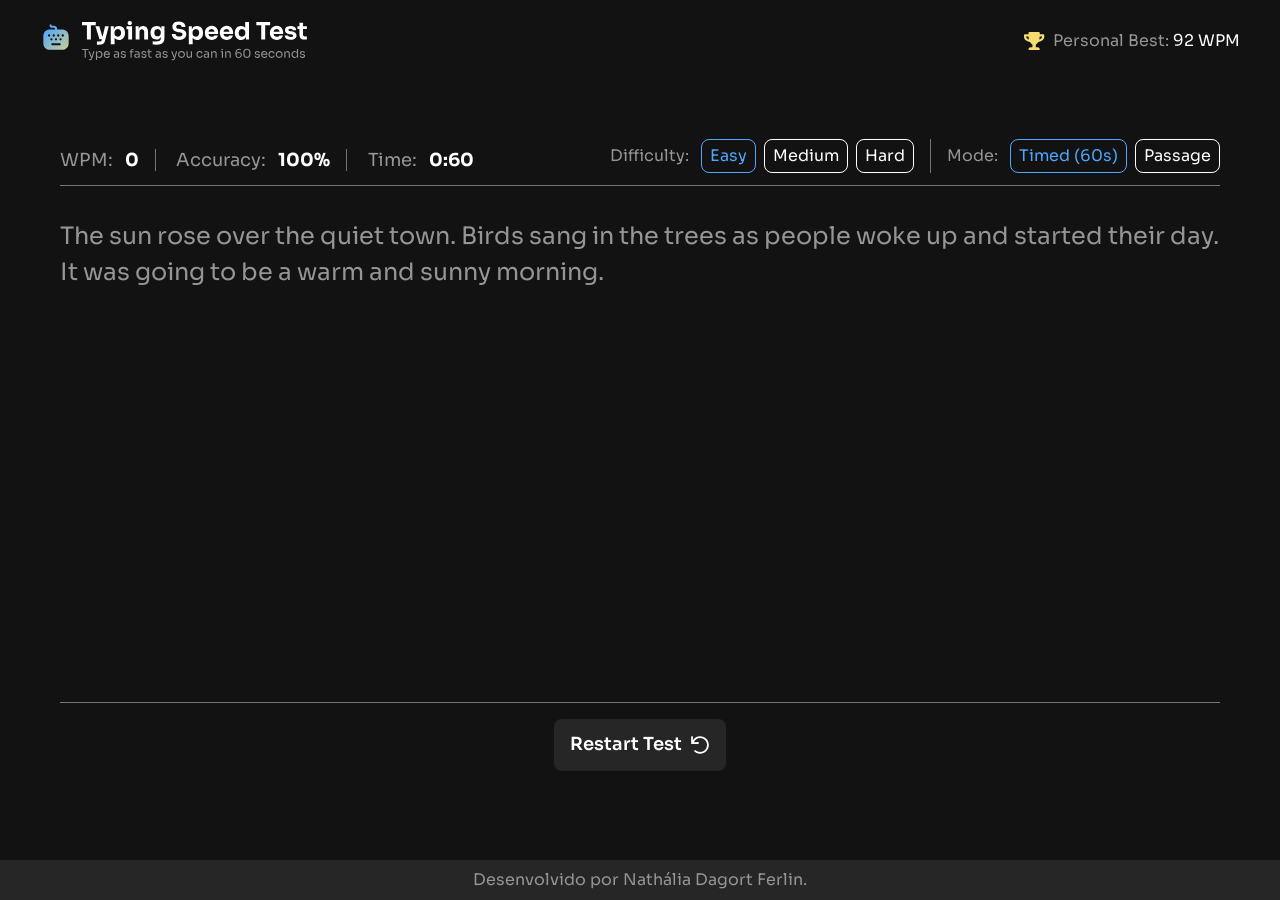
==== index.html @ 59cb5def "Páginas de resultado estruturadas e estilizadas" ====
<!DOCTYPE html>
<html lang="en">

<head>
  <meta charset="UTF-8">
  <meta name="viewport" content="width=device-width, initial-scale=1.0">

  <title>Typing Speed Test</title>
  <link rel="shortcut icon" href="./src/pictures/favicon-32x32.png" type="image/x-icon">

  <link rel="preload" href="./src/styles/main.css" as="style">
  <link rel="stylesheet" href="./src/styles/main.css">

  <script type="module" src="./src/scripts/main.js" defer></script>
</head>

<body id="home">
  <header class="header container">
    <div class="logo">
      <img src="./src/pictures/logo-large.svg" alt="Typing Speed Test" width="267" height="40">
    </div>
    <div class="best">
      <img src="./src/pictures/icon-personal-best.svg" width="21" height="18">
      <span class="regular s n1">Personal Best: <span class="regular s n0" id="best">92 WPM</span></span>
    </div>
  </header>
  <main class="container">
    <div class="home-top">
      <div class="stats separator">
        <span class="regular m n1">WPM: <span class="bold m n0" id="wpm">0</span></span>
        <span class="regular m n1">Accuracy: <span class="bold m n0" id="acc">100%</span></span>
        <span class="regular m n1">Time: <span class="bold m n0" id="time">0:60</span></span>
      </div>
      <div class="settings separator">
        <div class="difficulty">
          <span class="regular s n1">Difficulty:</span>
          <ul>
            <li class="regular s n0 active" id="easy" tabindex="0">Easy</li>
            <li class="regular s n0" id="medium" tabindex="0">Medium</li>
            <li class="regular s n0" id="hard" tabindex="0">Hard</li>
          </ul>
        </div>
        <div class="mode">
          <span class="regular s n1">Mode:</span>
          <ul>
            <li class="regular s n0 active" id="60s" tabindex="0">Timed (60s)</li>
            <li class="regular s n0" id="pass" tabindex="0">Passage</li>
          </ul>
        </div>
      </div>
    </div>
    <div class="main-home">
      <p class="regular l n1" id="text">The sun rose over the quiet town. Birds sang in the trees as people woke up and started their day. It was going to be a warm and sunny morning.</p>
      <div class="home-bottom">
        <span class="button-1 medium m n0" tabindex="0">Restart Test <img src="./src/pictures/icon-restart.svg"></span>
      </div>
      <div class="pending-content">
        <button class="button-3 medium m n0">Start Typing Test</button>
        <span class="medium m n0">Or click the text and start typing</span>
      </div>
    </div>
  </main>
  <footer class="footer">
    <span class="regular s n1">Desenvolvido por <a href="https://www.linkedin.com/in/nathalia-dagort-ferlin/">Nathália Dagort Ferlin</a>.</span>
  </footer>
</body>

</html>
---- src/styles/main.css ----
/* GLOBAL & UTILITIES */
@import url('./util/colors.css');
@import url('./util/typo.css');
@import url('./global/global.css');
@import url('./util/components.css');
@import url('./global/header.css');
@import url('./global/footer.css');

/* HOME */
@import url('./home/top.css');
@import url('./home/home.css');
---- src/styles/main.css ----
/* GLOBAL & UTILITIES */
@import url('./util/colors.css');
@import url('./util/typo.css');
@import url('./global/global.css');
@import url('./util/components.css');
@import url('./global/header.css');
@import url('./global/footer.css');

/* HOME */
@import url('./home/top.css');
@import url('./home/home.css');
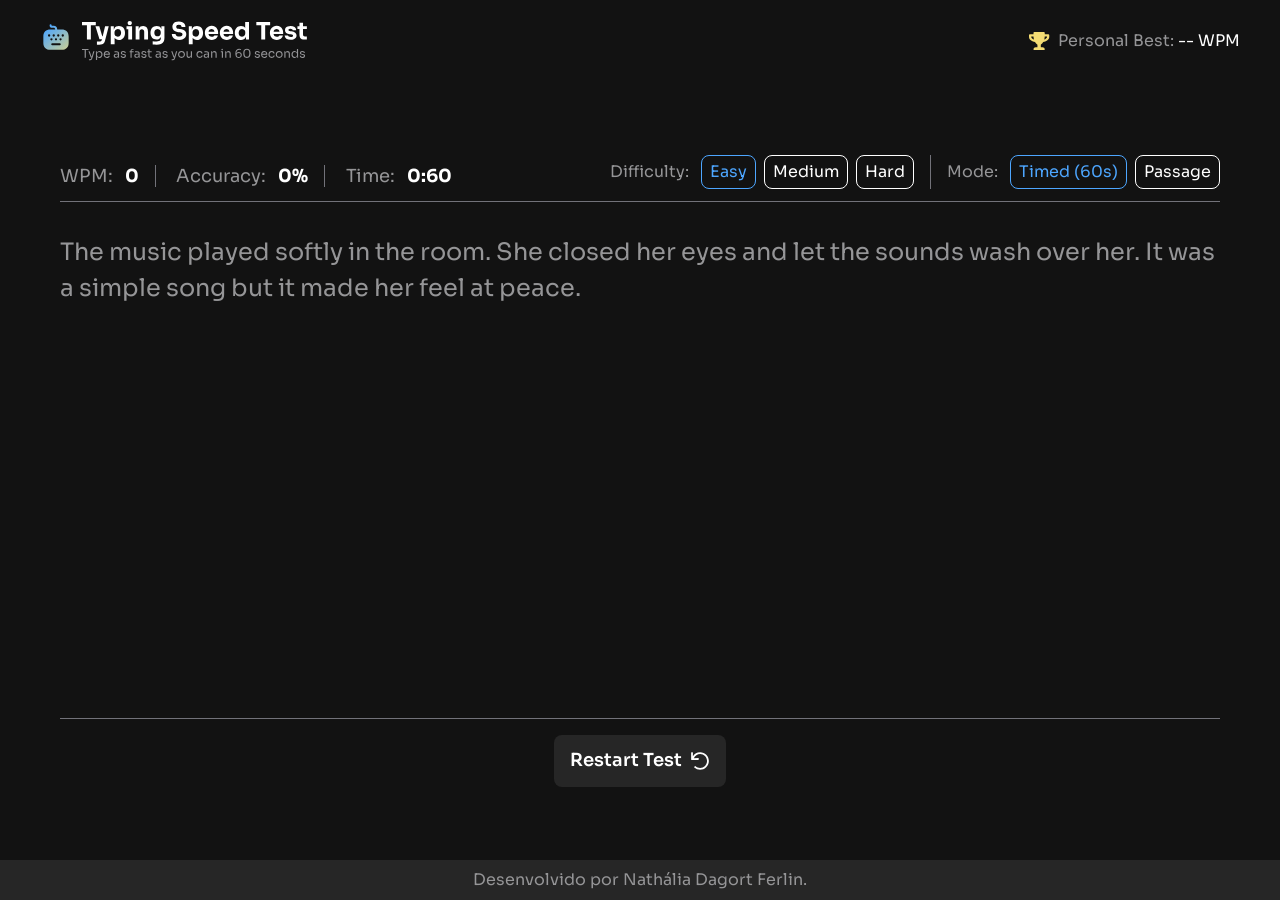
==== commit 06e7d9e7: "Script chageMain.js completo e initialLoad.js estruturado, carecendo de ajustes. Estrutura alterada " ====
--- a/index.html
+++ b/index.html
@@ -14,28 +14,28 @@
   <script type="module" src="./src/scripts/main.js" defer></script>
 </head>
 
-<body id="home">
+<body>
   <header class="header container">
     <div class="logo">
       <img src="./src/pictures/logo-large.svg" alt="Typing Speed Test" width="267" height="40">
     </div>
     <div class="best">
       <img src="./src/pictures/icon-personal-best.svg" width="21" height="18">
-      <span class="regular s n1">Personal Best: <span class="regular s n0" id="best">92 WPM</span></span>
+      <span class="regular s n1">Personal Best: <span class="regular s n0" id="best"></span></span>
     </div>
   </header>
   <main class="container">
     <div class="home-top">
       <div class="stats separator">
-        <span class="regular m n1">WPM: <span class="bold m n0" id="wpm">0</span></span>
-        <span class="regular m n1">Accuracy: <span class="bold m n0" id="acc">100%</span></span>
-        <span class="regular m n1">Time: <span class="bold m n0" id="time">0:60</span></span>
+        <span class="regular m n1">WPM: <span class="bold m n0" id="wpm"></span></span>
+        <span class="regular m n1">Accuracy: <span class="bold m n0" id="acc"></span></span>
+        <span class="regular m n1">Time: <span class="bold m n0" id="time"></span></span>
       </div>
       <div class="settings separator">
         <div class="difficulty">
           <span class="regular s n1">Difficulty:</span>
           <ul>
-            <li class="regular s n0 active" id="easy" tabindex="0">Easy</li>
+            <li class="regular s n0" id="easy" tabindex="0">Easy</li>
             <li class="regular s n0" id="medium" tabindex="0">Medium</li>
             <li class="regular s n0" id="hard" tabindex="0">Hard</li>
           </ul>
@@ -43,14 +43,14 @@
         <div class="mode">
           <span class="regular s n1">Mode:</span>
           <ul>
-            <li class="regular s n0 active" id="60s" tabindex="0">Timed (60s)</li>
+            <li class="regular s n0" id="60s" tabindex="0">Timed (60s)</li>
             <li class="regular s n0" id="pass" tabindex="0">Passage</li>
           </ul>
         </div>
       </div>
     </div>
-    <div class="main-home">
-      <p class="regular l n1" id="text">The sun rose over the quiet town. Birds sang in the trees as people woke up and started their day. It was going to be a warm and sunny morning.</p>
+    <div class="main-home pending@">
+      <p class="regular l n1" id="text"></p>
       <div class="home-bottom">
         <span class="button-1 medium m n0" tabindex="0">Restart Test <img src="./src/pictures/icon-restart.svg"></span>
       </div>
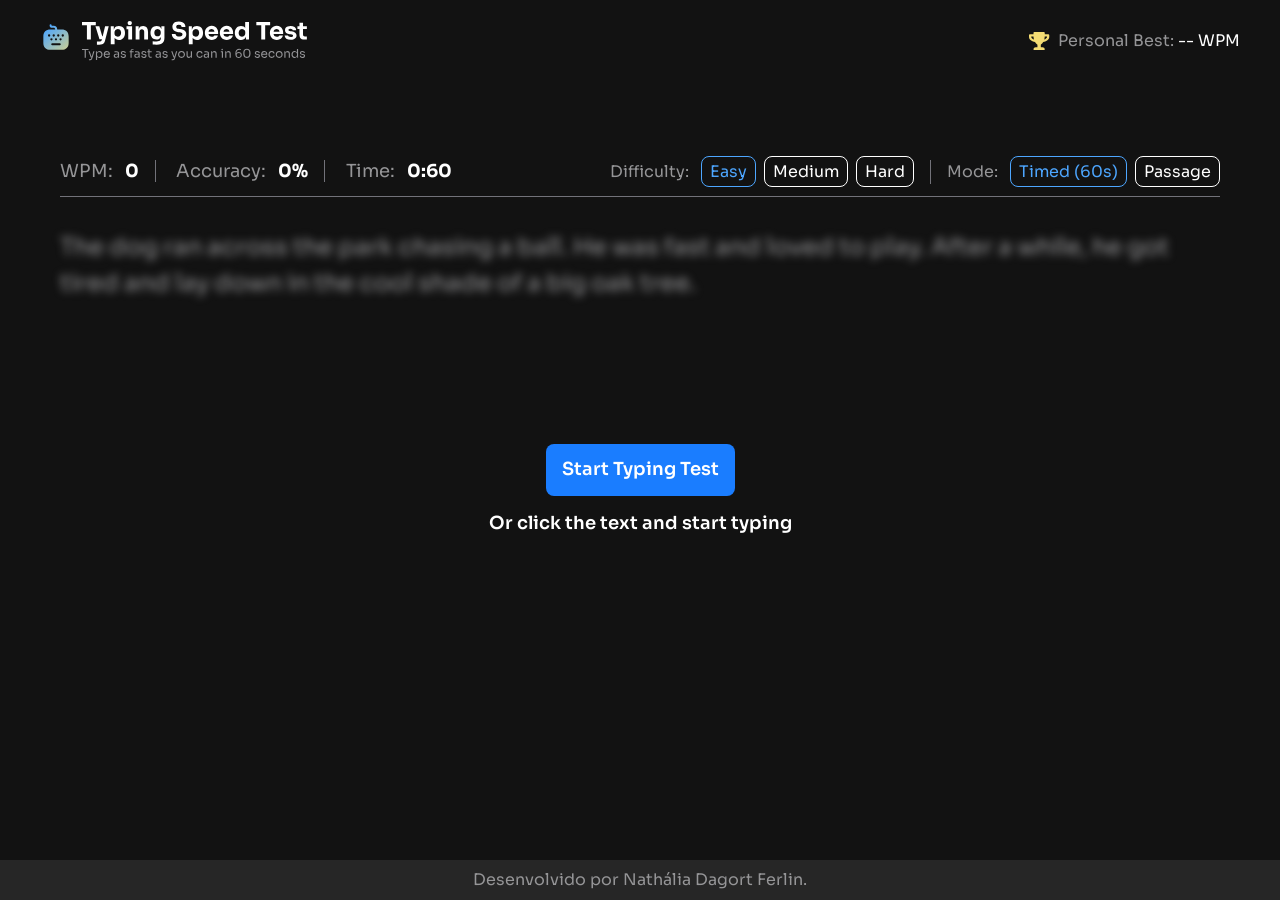
==== commit 7e0312c8: "Botões de configuração agora usam input type=radio." ====
--- a/index.html
+++ b/index.html
@@ -35,21 +35,36 @@
         <div class="difficulty">
           <span class="regular s n1">Difficulty:</span>
           <ul>
-            <li class="regular s n0" id="easy" tabindex="0">Easy</li>
-            <li class="regular s n0" id="medium" tabindex="0">Medium</li>
-            <li class="regular s n0" id="hard" tabindex="0">Hard</li>
+            <li>
+              <input type="radio" name="difficulty" id="easy">
+              <label for="easy" class="regular s n0">Easy</label>
+            </li>
+            <li>
+              <input type="radio" name="difficulty" id="medium">
+              <label for="medium" class="regular s n0">Medium</label>
+            </li>
+            <li>
+              <input type="radio" name="difficulty" id="hard">
+              <label for="hard" class="regular s n0">Hard</label>
+            </li>
           </ul>
         </div>
         <div class="mode">
           <span class="regular s n1">Mode:</span>
           <ul>
-            <li class="regular s n0" id="60s" tabindex="0">Timed (60s)</li>
-            <li class="regular s n0" id="pass" tabindex="0">Passage</li>
+            <li>
+              <input type="radio" name="mode" id="60s">
+              <label for="60s" class="regular s n0">Timed (60s)</label>
+            </li>
+            <li>
+              <input type="radio" name="mode" id="pass">
+              <label for="pass" class="regular s n0">Passage</label>
+            </li>
           </ul>
         </div>
       </div>
     </div>
-    <div class="main-home pending@">
+    <div class="main-home pending">
       <p class="regular l n1" id="text"></p>
       <div class="home-bottom">
         <span class="button-1 medium m n0" tabindex="0">Restart Test <img src="./src/pictures/icon-restart.svg"></span>
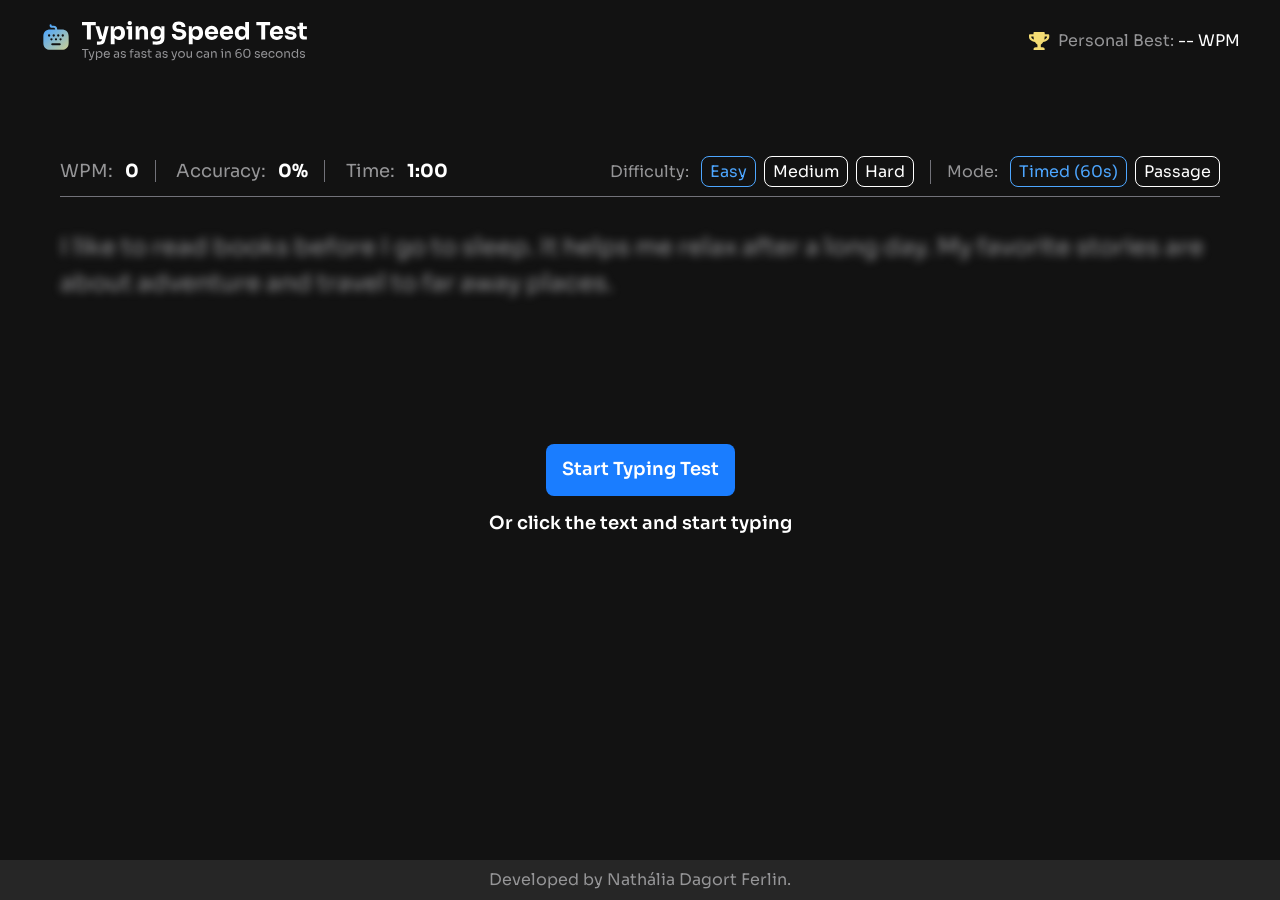
==== commit 17b939c1: "Otimizações nos scripts e no index.html, AGENTS.md adicionado" ====
--- a/index.html
+++ b/index.html
@@ -6,12 +6,11 @@
   <meta name="viewport" content="width=device-width, initial-scale=1.0">
 
   <title>Typing Speed Test</title>
-  <link rel="shortcut icon" href="./src/pictures/favicon-32x32.png" type="image/x-icon">
+  <link rel="icon" href="./src/pictures/favicon-32x32.png" type="image/png">
 
-  <link rel="preload" href="./src/styles/main.css" as="style">
   <link rel="stylesheet" href="./src/styles/main.css">
 
-  <script type="module" src="./src/scripts/main.js" defer></script>
+  <script type="module" src="./src/scripts/main.js"></script>
 </head>
 
 <body>
@@ -20,7 +19,7 @@
       <img src="./src/pictures/logo-large.svg" alt="Typing Speed Test" width="267" height="40">
     </div>
     <div class="best">
-      <img src="./src/pictures/icon-personal-best.svg" width="21" height="18">
+      <img src="./src/pictures/icon-personal-best.svg" width="21" height="18" alt="">
       <span class="regular s n1">Personal Best: <span class="regular s n0" id="best"></span></span>
     </div>
   </header>
@@ -32,8 +31,8 @@
         <span class="regular m n1">Time: <span class="bold m n0" id="time"></span></span>
       </div>
       <div class="settings separator">
-        <div class="difficulty">
-          <span class="regular s n1">Difficulty:</span>
+        <div class="difficulty" id="difficulty" role="radiogroup" aria-labelledby="difficulty-title">
+          <span class="regular s n1" id="difficulty-title">Difficulty:</span>
           <ul>
             <li>
               <input type="radio" name="difficulty" id="easy">
@@ -49,8 +48,8 @@
             </li>
           </ul>
         </div>
-        <div class="mode">
-          <span class="regular s n1">Mode:</span>
+        <div class="mode" id="mode" role="radiogroup" aria-labelledby="mode-title">
+          <span class="regular s n1" id="mode-title">Mode:</span>
           <ul>
             <li>
               <input type="radio" name="mode" id="60s">
@@ -67,7 +66,7 @@
     <div class="main-home pending">
       <p class="regular l n1" id="text"></p>
       <div class="home-bottom">
-        <span class="button-1 medium m n0" tabindex="0">Restart Test <img src="./src/pictures/icon-restart.svg"></span>
+        <button class="button-1 medium m n0" onclick="window.location.reload()">Restart Test <img src="./src/pictures/icon-restart.svg" alt=""></button>
       </div>
       <div class="pending-content">
         <button class="button-3 medium m n0">Start Typing Test</button>
@@ -76,7 +75,7 @@
     </div>
   </main>
   <footer class="footer">
-    <span class="regular s n1">Desenvolvido por <a href="https://www.linkedin.com/in/nathalia-dagort-ferlin/">Nathália Dagort Ferlin</a>.</span>
+    <span class="regular s n1">Developed by <a href="https://www.linkedin.com/in/nathalia-dagort-ferlin/">Nathália Dagort Ferlin</a>.</span>
   </footer>
 </body>
 
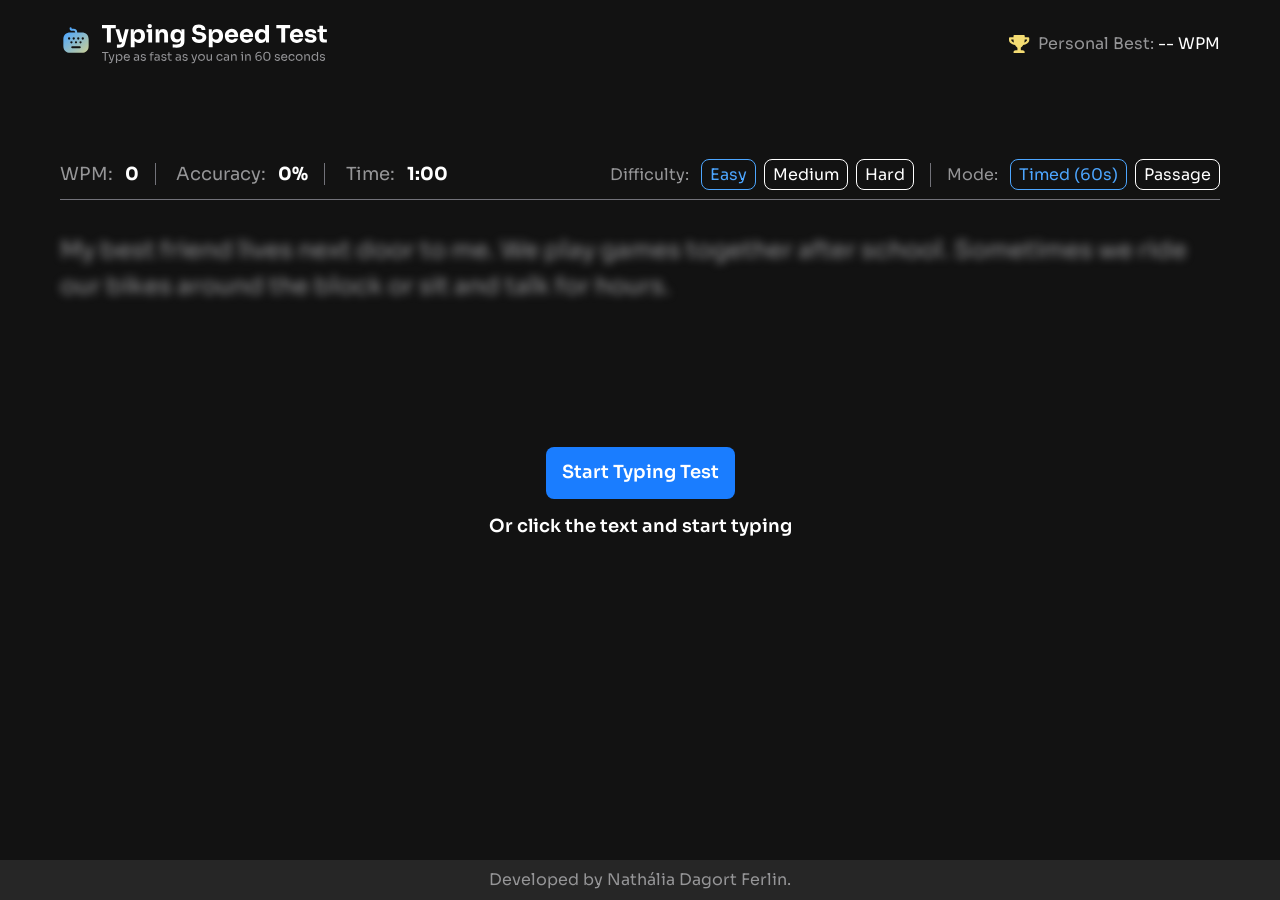
==== commit d4acc4d3: "Otimização nos estilos de desktop" ====
--- a/index.html
+++ b/index.html
@@ -24,7 +24,7 @@
     </div>
   </header>
   <main class="container">
-    <div class="home-top">
+    <div class="top">
       <div class="stats separator">
         <span class="regular m n1">WPM: <span class="bold m n0" id="wpm"></span></span>
         <span class="regular m n1">Accuracy: <span class="bold m n0" id="acc"></span></span>
@@ -63,9 +63,9 @@
         </div>
       </div>
     </div>
-    <div class="main-home pending">
+    <div class="home pending">
       <p class="regular l n1" id="text"></p>
-      <div class="home-bottom">
+      <div class="bottom">
         <button class="button-1 medium m n0" onclick="window.location.reload()">Restart Test <img src="./src/pictures/icon-restart.svg" alt=""></button>
       </div>
       <div class="pending-content">
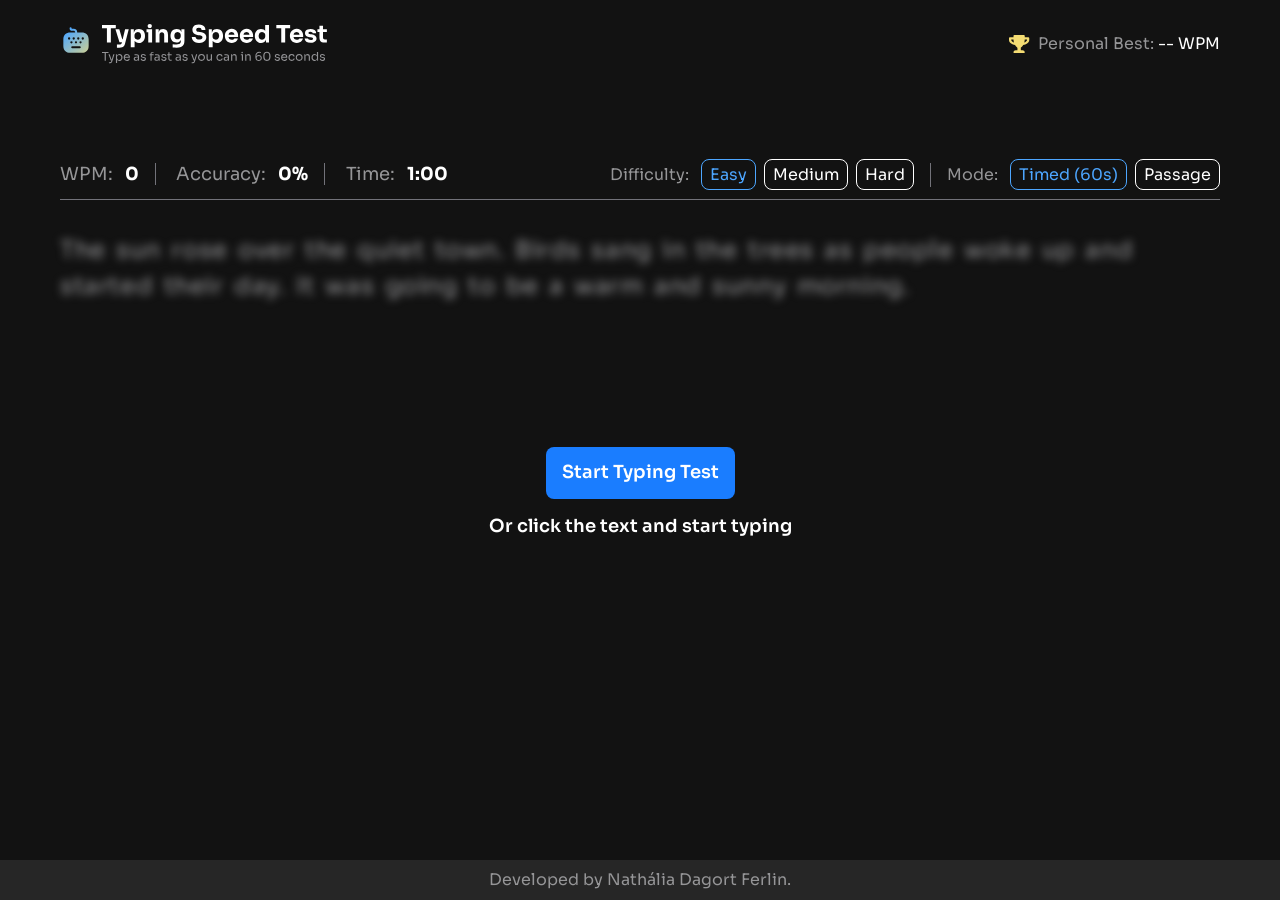
==== commit 9976bcb3: "Implementação inicial de speedTest.js" ====
--- a/index.html
+++ b/index.html
@@ -65,11 +65,12 @@
     </div>
     <div class="home pending">
       <p class="regular l n1" id="text"></p>
+      <textarea id="value" aria-label="Type the passage"></textarea>
       <div class="bottom">
         <button class="button-1 medium m n0" onclick="window.location.reload()">Restart Test <img src="./src/pictures/icon-restart.svg" alt=""></button>
       </div>
       <div class="pending-content">
-        <button class="button-3 medium m n0">Start Typing Test</button>
+        <button class="button-3 medium m n0" id="start">Start Typing Test</button>
         <span class="medium m n0">Or click the text and start typing</span>
       </div>
     </div>
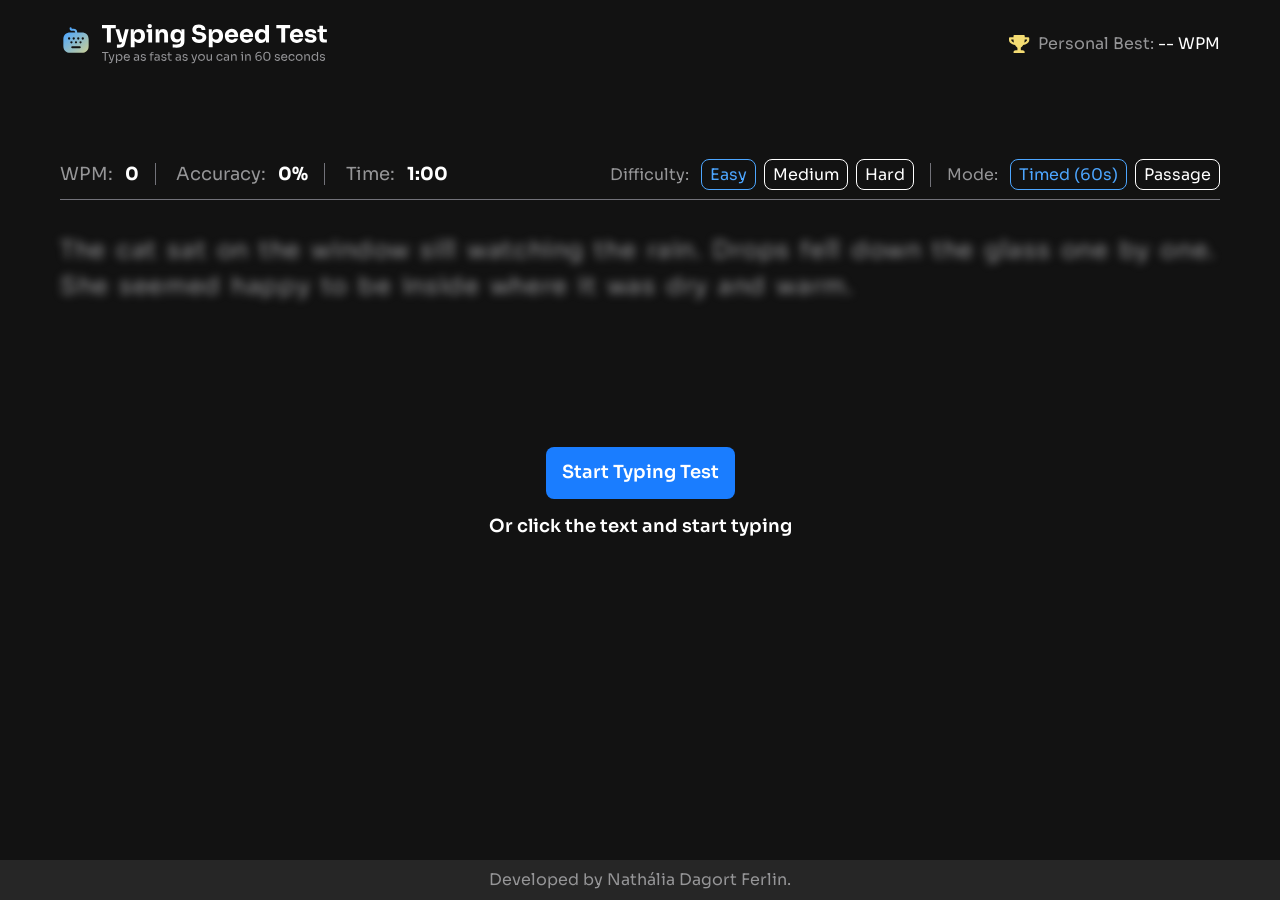
==== commit 3b241cae: "Adição de timer e do cursor" ====
--- a/index.html
+++ b/index.html
@@ -26,8 +26,8 @@
   <main class="container">
     <div class="top">
       <div class="stats separator">
-        <span class="regular m n1">WPM: <span class="bold m n0" id="wpm"></span></span>
-        <span class="regular m n1">Accuracy: <span class="bold m n0" id="acc"></span></span>
+        <span class="regular m n1">WPM: <span class="bold m n0" id="wpm">0</span></span>
+        <span class="regular m n1">Accuracy: <span class="bold m n0" id="acc">0%</span></span>
         <span class="regular m n1">Time: <span class="bold m n0" id="time"></span></span>
       </div>
       <div class="settings separator">
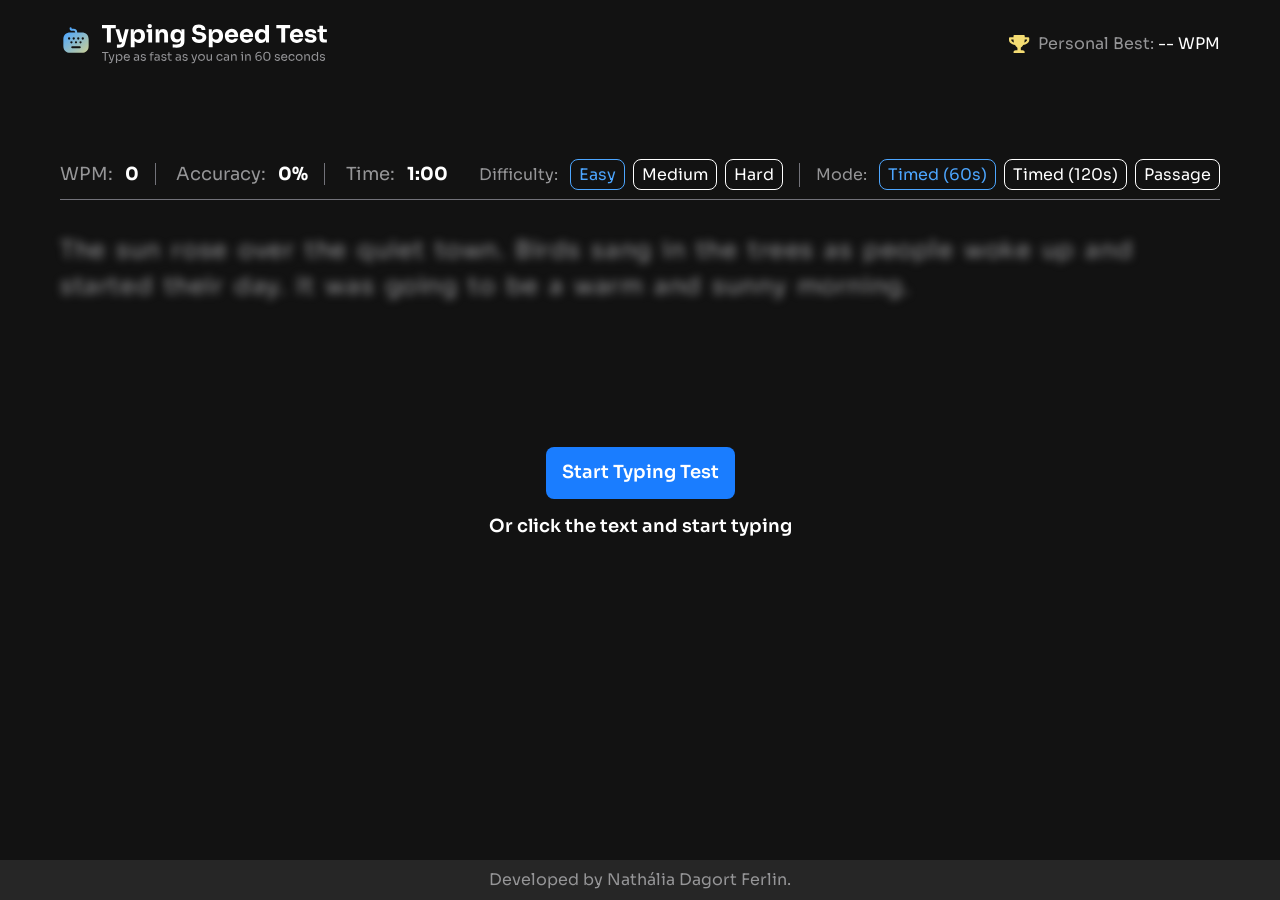
==== commit a0228a2c: "Adição do modo 120s" ====
--- a/index.html
+++ b/index.html
@@ -56,6 +56,10 @@
               <label for="60s" class="regular s n0">Timed (60s)</label>
             </li>
             <li>
+              <input type="radio" name="mode" id="120s">
+              <label for="120s" class="regular s n0">Timed (120s)</label>
+            </li>
+            <li>
               <input type="radio" name="mode" id="pass">
               <label for="pass" class="regular s n0">Passage</label>
             </li>
